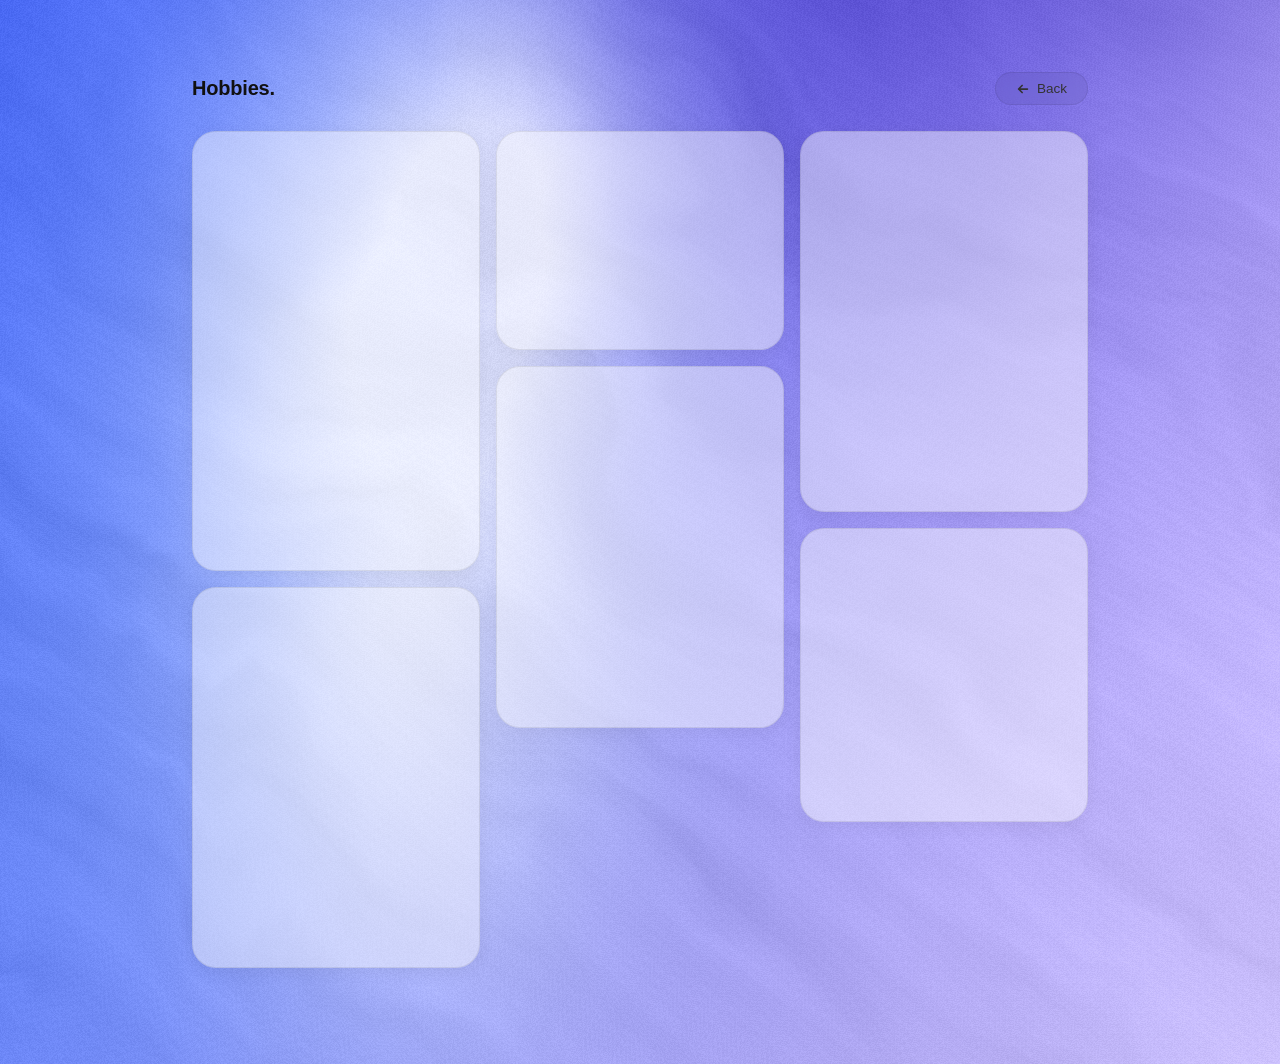
==== hobbies.html @ a4ae966c "kaizu" ====
<!DOCTYPE html>
<html lang="es">
<head>
  <meta charset="UTF-8" />
  <meta name="viewport" content="width=device-width, initial-scale=1.0" />
  <title>Hobbies · Laglera</title>
  <link rel="stylesheet" href="styles/background.css" />
  <link rel="stylesheet" href="styles/hobbies.css" />
  <style>
    * { box-sizing: border-box; }
    html, body { height: 100%; }
    body { margin: 0; }
    .stage { position: relative; min-height: 100vh; }
    .stage__inner {
      position: relative;
      min-height: 100vh;
      overflow: hidden;
      isolation: isolate;
    }
    .stage__inner .codex-bg { position: absolute; z-index: 0; }
  </style>
  <script>
    // Mismo tema que la portada, aplicado antes de pintar.
    (function () {
      let saved = null;
      try { saved = localStorage.getItem("theme"); } catch (e) {}
      if (saved !== "light" && saved !== "dark") saved = "system";

      const dark =
        saved === "system"
          ? window.matchMedia("(prefers-color-scheme: dark)").matches
          : saved === "dark";

      document.documentElement.dataset.theme = dark ? "dark" : "light";
      document.documentElement.dataset.themePref = saved;
    })();
  </script>
</head>
<body>
  <div class="stage">
    <div class="stage__inner">
      <div class="codex-bg" aria-hidden="true">
        <div class="codex-bg__light"></div>
        <div class="codex-bg__blob"></div>
        <div class="codex-bg__grain"></div>
      </div>
      <canvas class="bg-canvas" aria-hidden="true"></canvas>
      <canvas class="ascii-field" aria-hidden="true"></canvas>

      <main class="hobbies hobbies--page ascii-overlay-safe">
        <div class="hobbies__head">
          <h1 class="hobbies__title" data-i18n="hobbies.title">Hobbies.</h1>
          <a href="index.html#hobbies" class="hobbies__view-all">
            <svg class="hobbies__arrow" viewBox="0 0 16 16" fill="none" stroke="currentColor" stroke-width="2" stroke-linecap="round" stroke-linejoin="round" aria-hidden="true">
              <path d="M3 8h10M9 4l4 4-4 4"/>
            </svg>
            <span data-i18n="hobbies.back">Volver</span>
          </a>
        </div>

        <div class="hobbies__masonry"></div>
      </main>
    </div>
  </div>

  <script src="scripts/i18n.js"></script>
  <script src="scripts/background-gl.js"></script>
  <script src="scripts/cursor-ascii.js"></script>
  <script src="scripts/hobbies-data.js"></script>
  <script>
    const root = document.documentElement;

    const bg = new CodexBackground(document.querySelector(".bg-canvas"), {
      dark: root.dataset.theme === "dark",
    });

    let ascii = null;
    if (!window.matchMedia("(prefers-reduced-motion: reduce)").matches) {
      ascii = new AsciiCursorField(document.querySelector(".ascii-field"), {
        safeSelector: ".ascii-overlay-safe",
      });
      ascii.opts.alpha = root.dataset.theme === "dark" ? 0.44 : 0.34;
    }

    // Aquí no hay selector de tema: se sigue la preferencia de la portada
    // y, si es "sistema", los cambios del SO al vuelo.
    const systemDark = window.matchMedia("(prefers-color-scheme: dark)");
    systemDark.addEventListener("change", () => {
      if (root.dataset.themePref !== "system") return;
      const dark = systemDark.matches;
      root.dataset.theme = dark ? "dark" : "light";
      if (bg.supported) bg.setDark(dark, false);
      if (ascii) ascii.opts.alpha = dark ? 0.44 : 0.34;
    });

    /* --- fotos ------------------------------------------------------ */

    const HOBBIES = window.HOBBIES || [];
    const masonry = document.querySelector(".hobbies__masonry");
    const lang = () => (window.i18n ? window.i18n.lang : "es");

    if (HOBBIES.length) {
      HOBBIES.forEach(function (h) {
        const card = document.createElement("div");
        card.className = "hobbies__slot";
        const img = document.createElement("img");
        img.src = h.image;
        img.alt = (lang() === "en" && h.titleEn) || h.title || "";
        img.loading = "lazy";
        img.decoding = "async";
        card.appendChild(img);
        masonry.appendChild(card);
      });
    } else {
      // Sin fotos todavía: huecos vacíos como los de la portada.
      ["212/324", "216/286", "216/164", "216/272", "216/286", "216/220"].forEach(function (ratio) {
        const card = document.createElement("div");
        card.className = "hobbies__slot";
        card.style.aspectRatio = ratio;
        masonry.appendChild(card);
      });
    }
  </script>
</body>
</html>
---- styles/background.css ----
/* ------------------------------------------------------------------
   Codex-style background
   Mesh gradient orgánico (azul saturado → violeta → lavanda) con una
   banda de luz difusa en diagonal, blob violeta arriba a la derecha
   y textura de grano.

   Uso:
     <div class="codex-bg" aria-hidden="true">
       <div class="codex-bg__light"></div>
       <div class="codex-bg__blob"></div>
       <div class="codex-bg__grain"></div>
     </div>
------------------------------------------------------------------ */

.codex-bg {
  position: fixed;
  inset: 0;
  z-index: -1;
  overflow: hidden;
  isolation: isolate;
  background: #4a63ee;
}

.codex-bg > * {
  position: absolute;
  pointer-events: none;
}

/* --- Capa 1: mesh base ------------------------------------------ */
.codex-bg::before {
  content: "";
  position: absolute;
  inset: -20%;
  background:
    /* franja azul saturada del borde superior izquierdo */
    radial-gradient(46% 30% at 8% -8%,    #3a5ff5 0%, rgba(58, 95, 245, 0) 100%),
    radial-gradient(30% 44% at -6% 26%,   #4a6df6 0%, rgba(74, 109, 246, 0) 100%),
    radial-gradient(34% 46% at -4% 78%,   #5d7bf3 0%, rgba(93, 123, 243, 0) 100%),
    /* azul cielo alrededor de la zona de luz */
    radial-gradient(26% 34% at 22% 18%,   #8ab4f9 0%, rgba(138, 180, 249, 0) 100%),
    radial-gradient(24% 30% at 14% 60%,   #97bcf8 0%, rgba(151, 188, 248, 0) 100%),
    radial-gradient(20% 26% at 30% 92%,   #9fb6f6 0%, rgba(159, 182, 246, 0) 100%),
    /* violeta del tercio derecho */
    radial-gradient(40% 50% at 80% 44%,   #8b7cf2 0%, rgba(139, 124, 242, 0) 100%),
    /* lavanda claro: mitad inferior derecha y esquina superior derecha */
    radial-gradient(66% 66% at 106% 106%, #e2d8fc 0%, rgba(226, 216, 252, 0.62) 40%, rgba(226, 216, 252, 0) 100%),
    radial-gradient(30% 36% at 102% 52%,  #c5b7f9 0%, rgba(197, 183, 249, 0) 100%),
    radial-gradient(22% 26% at 100% 0%,   #bdaef7 0%, rgba(189, 174, 247, 0) 100%),
    /* violeta medio inferior centro */
    radial-gradient(44% 36% at 56% 110%,  #9d97f6 0%, rgba(157, 151, 246, 0) 100%),
    linear-gradient(110deg, #4666f3 0%, #6a80f4 30%, #8483f2 55%, #a99cf5 78%, #cdc0f9 100%);
  filter: blur(48px);
  transform: scale(1.06);
  animation: codex-drift-a 36s ease-in-out infinite alternate;
}

/* --- Capa 2: banda de luz difusa en diagonal --------------------- */
.codex-bg__light {
  inset: -30%;
  background:
    radial-gradient(ellipse 17% 52% at 37% 42%, rgba(255, 255, 255, 0.96) 0%, rgba(255, 255, 255, 0.45) 38%, rgba(255, 255, 255, 0) 70%),
    radial-gradient(ellipse 12% 30% at 45% 10%, rgba(255, 255, 255, 0.68) 0%, rgba(255, 255, 255, 0) 70%),
    radial-gradient(ellipse 11% 24% at 30% 72%, rgba(230, 239, 255, 0.55) 0%, rgba(230, 239, 255, 0) 74%),
    radial-gradient(ellipse 8% 15% at 41% 56%, rgba(255, 255, 255, 0.5) 0%, rgba(255, 255, 255, 0) 76%);
  filter: blur(42px);
  transform: rotate(-10deg) scale(1.08);
  animation: codex-drift-b 44s ease-in-out infinite alternate;
}

/* --- Capa 3: blob violeta superior derecho ----------------------- */
.codex-bg__blob {
  inset: 0;
  background:
    radial-gradient(ellipse 20% 30% at 68% 4%,  rgba(80, 62, 202, 0.78) 0%, rgba(80, 62, 202, 0.4) 45%, rgba(86, 68, 205, 0) 78%),
    radial-gradient(ellipse 15% 20% at 80% 2%,  rgba(98, 78, 218, 0.66) 0%, rgba(104, 84, 220, 0) 78%),
    radial-gradient(ellipse 13% 16% at 55% 0%,  rgba(116, 98, 230, 0.58) 0%, rgba(122, 104, 232, 0) 80%),
    radial-gradient(ellipse 11% 15% at 74% 22%, rgba(112, 94, 226, 0.46) 0%, rgba(118, 100, 228, 0) 82%);
  filter: blur(56px);
  animation: codex-drift-c 40s ease-in-out infinite alternate;
}

/* --- Capa 4: grano ---------------------------------------------- */
.codex-bg__grain {
  inset: 0;
  background-image: url("data:image/svg+xml,%3Csvg xmlns='http://www.w3.org/2000/svg' width='240' height='240'%3E%3Cfilter id='n'%3E%3CfeTurbulence type='fractalNoise' baseFrequency='0.8' numOctaves='4' stitchTiles='stitch'/%3E%3CfeColorMatrix type='saturate' values='0'/%3E%3C/filter%3E%3Crect width='240' height='240' filter='url(%23n)'/%3E%3C/svg%3E");
  background-size: 200px 200px;
  opacity: 0.6;
  mix-blend-mode: soft-light;
}

/* Segundo pase de grano, más fino y contrastado */
.codex-bg::after {
  content: "";
  position: absolute;
  inset: 0;
  background-image: url("data:image/svg+xml,%3Csvg xmlns='http://www.w3.org/2000/svg' width='160' height='160'%3E%3Cfilter id='m'%3E%3CfeTurbulence type='fractalNoise' baseFrequency='1.4' numOctaves='2' stitchTiles='stitch'/%3E%3CfeColorMatrix type='saturate' values='0'/%3E%3C/filter%3E%3Crect width='160' height='160' filter='url(%23m)'/%3E%3C/svg%3E");
  background-size: 130px 130px;
  opacity: 0.22;
  mix-blend-mode: overlay;
  pointer-events: none;
}

/* --- Movimiento -------------------------------------------------- */
@keyframes codex-drift-a {
  from { transform: scale(1.06) translate3d(0, 0, 0); }
  to   { transform: scale(1.12) translate3d(-2%, 1.2%, 0); }
}
@keyframes codex-drift-b {
  from { transform: rotate(-10deg) scale(1.08) translate3d(0, 0, 0); }
  to   { transform: rotate(-6deg)  scale(1.16) translate3d(3%, -2%, 0); }
}
@keyframes codex-drift-c {
  from { transform: translate3d(0, 0, 0) scale(1); }
  to   { transform: translate3d(-2.5%, 1.5%, 0) scale(1.08); }
}

@media (prefers-reduced-motion: reduce) {
  .codex-bg::before,
  .codex-bg__light,
  .codex-bg__blob { animation: none; }
}

/* ------------------------------------------------------------------
   Campo ASCII que sigue al cursor (scripts/cursor-ascii.js)
------------------------------------------------------------------ */

.bg-canvas {
  position: absolute;
  inset: 0;
  z-index: 0;
  display: block;
  pointer-events: none;
  /* Tapa el degradado CSS, que queda debajo como respaldo sin WebGL. */
}

.ascii-field {
  position: absolute;
  inset: 0;
  z-index: 1;
  display: block;
  pointer-events: none;
  /* El tamaño en px lo fija el script: un <canvas> es un elemento
     reemplazado y con inset:0 caería a su tamaño intrínseco (300x150). */
}

/* Respaldo sin WebGL: variante oscura del degradado CSS. */
[data-theme="dark"] .codex-bg { background: #0d1240; }

[data-theme="dark"] .codex-bg::before {
  filter: blur(48px) brightness(0.32) saturate(1.15);
}

[data-theme="dark"] .codex-bg__light { opacity: 0.35; }
[data-theme="dark"] .codex-bg__blob { opacity: 0.75; }
---- styles/hobbies.css ----
/* ------------------------------------------------------------------
   Sección de Hobbies / Feed personal
   Estructura de huecos / slots vacíos en 3 columnas asimétricas,
   reproduciendo la disposición y proporciones de la imagen.
------------------------------------------------------------------ */

.hobbies {
  position: relative;
  z-index: 2;
  max-width: 720px;
  margin: 0 auto;
  padding: 0 32px 96px;
  scroll-margin-top: 24px;
  font-family: -apple-system, BlinkMacSystemFont, "Segoe UI", Roboto, Helvetica,
    Arial, sans-serif;

  --h-fg: #111;
  --h-muted: #6b6b6b;
  --h-slot-bg: rgba(255, 255, 255, 0.45);
  --h-slot-border: rgba(0, 0, 0, 0.08);
  --h-slot-shadow: 0 4px 18px rgba(0, 0, 0, 0.06);
  --h-slot-hover-border: rgba(0, 0, 0, 0.16);
  --h-slot-hover-shadow: 0 8px 24px rgba(0, 0, 0, 0.1);
  --h-btn-bg: rgba(0, 0, 0, 0.05);
  --h-btn-hover: rgba(0, 0, 0, 0.09);
  --h-btn-border: rgba(0, 0, 0, 0.08);
  --h-btn-fg: #333;

  color: var(--h-fg);
}

[data-theme="dark"] .hobbies {
  --h-fg: #e8e8e8;
  --h-muted: #a0a0a0;
  --h-slot-bg: rgba(255, 255, 255, 0.05);
  --h-slot-border: rgba(255, 255, 255, 0.1);
  --h-slot-shadow: 0 6px 20px rgba(0, 0, 0, 0.35);
  --h-slot-hover-border: rgba(255, 255, 255, 0.2);
  --h-slot-hover-shadow: 0 10px 28px rgba(0, 0, 0, 0.5);
  --h-btn-bg: rgba(255, 255, 255, 0.08);
  --h-btn-hover: rgba(255, 255, 255, 0.14);
  --h-btn-border: rgba(255, 255, 255, 0.12);
  --h-btn-fg: #eee;
}

/* --- Cabecera ---------------------------------------------------- */

.hobbies__head {
  margin-bottom: 26px;
}

.hobbies__title {
  margin: 0;
  font-size: 20px;
  font-weight: 600;
  letter-spacing: -0.01em;
  color: var(--h-fg);
}

/* --- Rejilla ----------------------------------------------------- */

.hobbies__grid {
  display: grid;
  grid-template-columns: repeat(3, 1fr);
  gap: 16px;
  align-items: start;
}

.hobbies__col {
  display: flex;
  flex-direction: column;
  gap: 16px;
}

.hobbies__col:nth-child(2) {
  height: 100%;
}

/* --- Huecos / Slots --------------------------------------------- */

.hobbies__slot {
  width: 100%;
  border-radius: 24px;
  background: var(--h-slot-bg);
  border: 1px solid var(--h-slot-border);
  box-shadow: var(--h-slot-shadow);
  transition: transform 0.25s cubic-bezier(0.16, 1, 0.3, 1),
              box-shadow 0.25s cubic-bezier(0.16, 1, 0.3, 1),
              border-color 0.25s ease;
  overflow: hidden;
  position: relative;
}

.hobbies__slot:hover {
  transform: translateY(-3px);
  border-color: var(--h-slot-hover-border);
  box-shadow: var(--h-slot-hover-shadow);
}

/* Proporciones de cada hueco según la imagen de referencia */
.hobbies__slot--1 {
  aspect-ratio: 212 / 324;
}

.hobbies__slot--2 {
  aspect-ratio: 216 / 286;
}

.hobbies__slot--3 {
  aspect-ratio: 216 / 272;
}

.hobbies__slot--4 {
  aspect-ratio: 216 / 164;
}

.hobbies__slot--5 {
  aspect-ratio: 216 / 286;
}

.hobbies__slot--6 {
  aspect-ratio: 216 / 286;
}

/* --- Botón "View all" -------------------------------------------- */

.hobbies__action-box {
  margin-top: auto;
  padding: 32px 0 16px;
  display: flex;
  justify-content: center;
}

.hobbies__view-all {
  display: inline-flex;
  align-items: center;
  gap: 7px;
  padding: 8px 20px;
  background: var(--h-btn-bg);
  color: var(--h-btn-fg);
  border: 1px solid var(--h-btn-border);
  border-radius: 9999px;
  font-family: inherit;
  font-size: 13.5px;
  font-weight: 500;
  text-decoration: none;
  cursor: pointer;
  transition: background 0.2s ease, transform 0.2s ease, border-color 0.2s ease;
  backdrop-filter: blur(8px);
  -webkit-backdrop-filter: blur(8px);
}

.hobbies__view-all:hover {
  background: var(--h-btn-hover);
  transform: translateY(-1.5px);
  border-color: rgba(0, 0, 0, 0.16);
}

[data-theme="dark"] .hobbies__view-all:hover {
  border-color: rgba(255, 255, 255, 0.24);
}

.hobbies__view-all:active {
  transform: translateY(0);
}

.hobbies__arrow {
  width: 14px;
  height: 14px;
  transition: transform 0.25s cubic-bezier(0.16, 1, 0.3, 1);
}

.hobbies__view-all:hover .hobbies__arrow {
  transform: translateX(3px);
}

/* --- Hueco con foto -------------------------------------------- */

.hobbies__slot img {
  width: 100%;
  height: 100%;
  object-fit: cover;
  display: block;
}

.hobbies__caption {
  position: absolute;
  left: 0;
  right: 0;
  bottom: 0;
  padding: 28px 14px 12px;
  font-size: 13px;
  font-weight: 600;
  color: #fff;
  background: linear-gradient(transparent, rgba(0, 0, 0, 0.55));
}

/* --- Página hobbies.html ---------------------------------------- */
/* Mismas tarjetas que en la portada, pero en columnas tipo mosaico y
   con la altura que pida cada foto. */

.hobbies--page {
  max-width: 960px;
  padding-top: 72px;
}

.hobbies--page .hobbies__head {
  display: flex;
  align-items: center;
  justify-content: space-between;
  gap: 16px;
}

.hobbies--page .hobbies__view-all .hobbies__arrow {
  transform: scaleX(-1);
}

.hobbies--page .hobbies__view-all:hover .hobbies__arrow {
  transform: scaleX(-1) translateX(3px);
}

.hobbies__masonry {
  columns: 3 220px;
  column-gap: 16px;
}

.hobbies__masonry .hobbies__slot {
  break-inside: avoid;
  margin-bottom: 16px;
}

.hobbies__masonry .hobbies__slot img {
  height: auto;
}

/* --- Responsividad ----------------------------------------------- */

@media (max-width: 680px) {
  .hobbies {
    padding-left: 20px;
    padding-right: 20px;
  }

  .hobbies__grid {
    grid-template-columns: repeat(2, 1fr);
    gap: 14px;
  }

  .hobbies__col {
    gap: 14px;
  }

  .hobbies__col:nth-child(3) {
    grid-column: 1 / -1;
    display: grid;
    grid-template-columns: repeat(2, 1fr);
  }

  .hobbies__action-box {
    grid-column: 1 / -1;
    padding-top: 16px;
  }
}

@media (max-width: 440px) {
  .hobbies__grid {
    grid-template-columns: 1fr;
  }

  .hobbies__col:nth-child(3) {
    grid-template-columns: 1fr;
  }
}
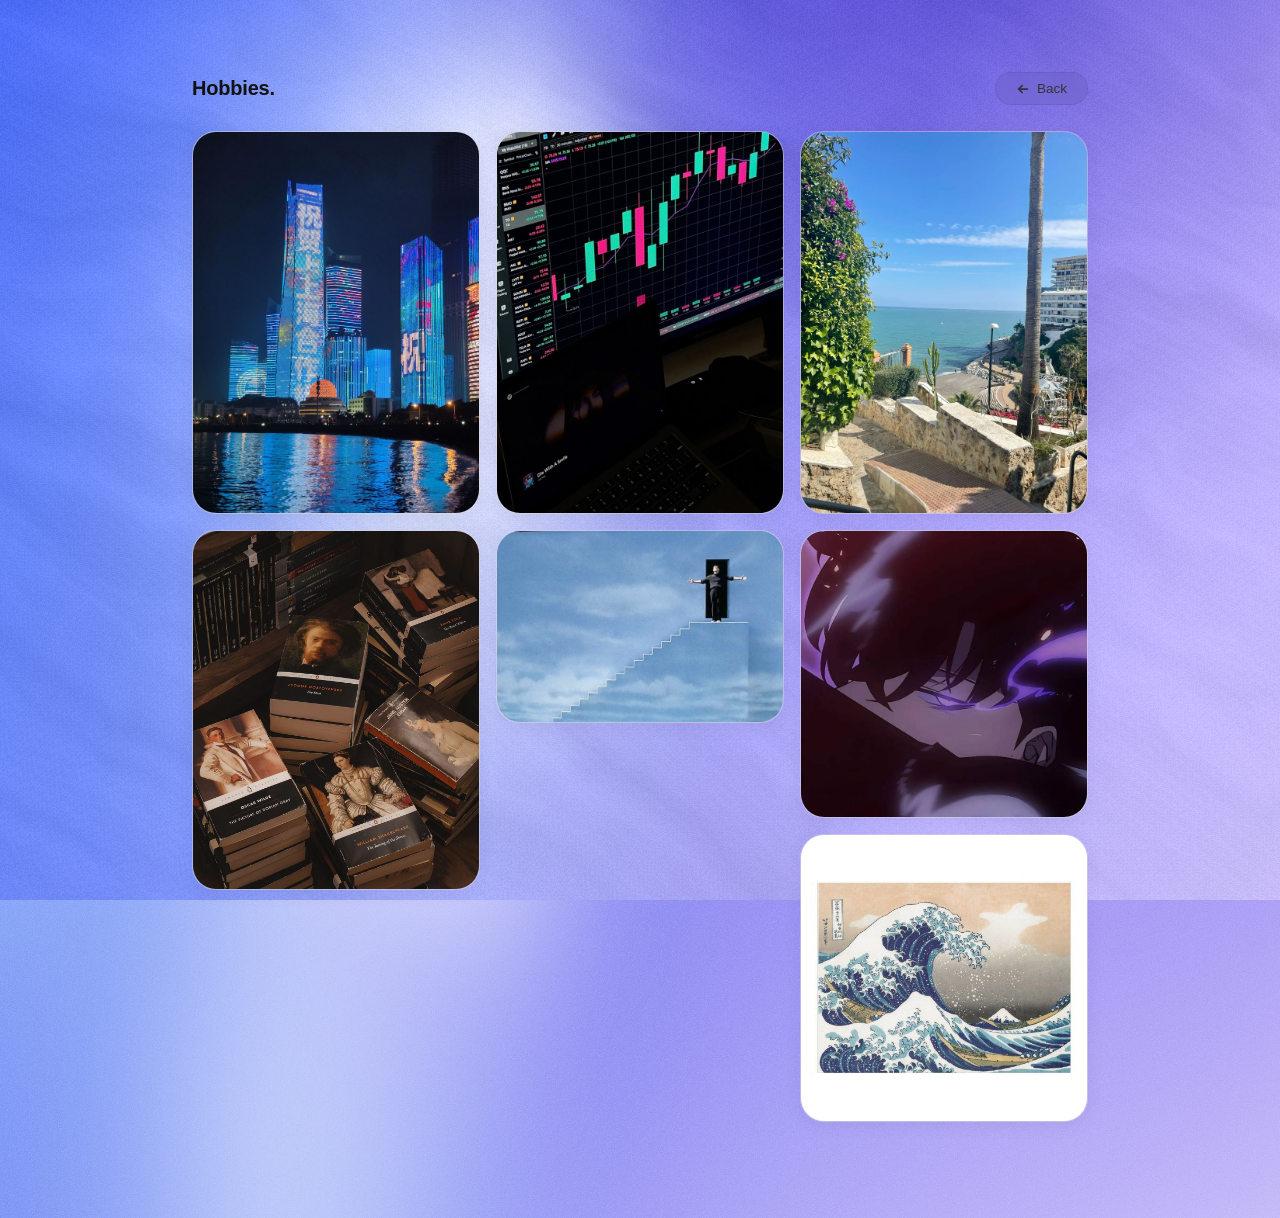
==== commit 80923695: "icon" ====
--- a/hobbies.html
+++ b/hobbies.html
@@ -4,6 +4,8 @@
   <meta charset="UTF-8" />
   <meta name="viewport" content="width=device-width, initial-scale=1.0" />
   <title>Hobbies · Laglera</title>
+  <link rel="icon" href="images/favicon.svg" type="image/svg+xml" />
+  <link rel="apple-touch-icon" href="images/apple-touch-icon.png" />
   <link rel="stylesheet" href="styles/background.css" />
   <link rel="stylesheet" href="styles/hobbies.css" />
   <style>
--- a/styles/hobbies.css
+++ b/styles/hobbies.css
@@ -183,18 +183,6 @@
   display: block;
 }
 
-.hobbies__caption {
-  position: absolute;
-  left: 0;
-  right: 0;
-  bottom: 0;
-  padding: 28px 14px 12px;
-  font-size: 13px;
-  font-weight: 600;
-  color: #fff;
-  background: linear-gradient(transparent, rgba(0, 0, 0, 0.55));
-}
-
 /* --- Página hobbies.html ---------------------------------------- */
 /* Mismas tarjetas que en la portada, pero en columnas tipo mosaico y
    con la altura que pida cada foto. */
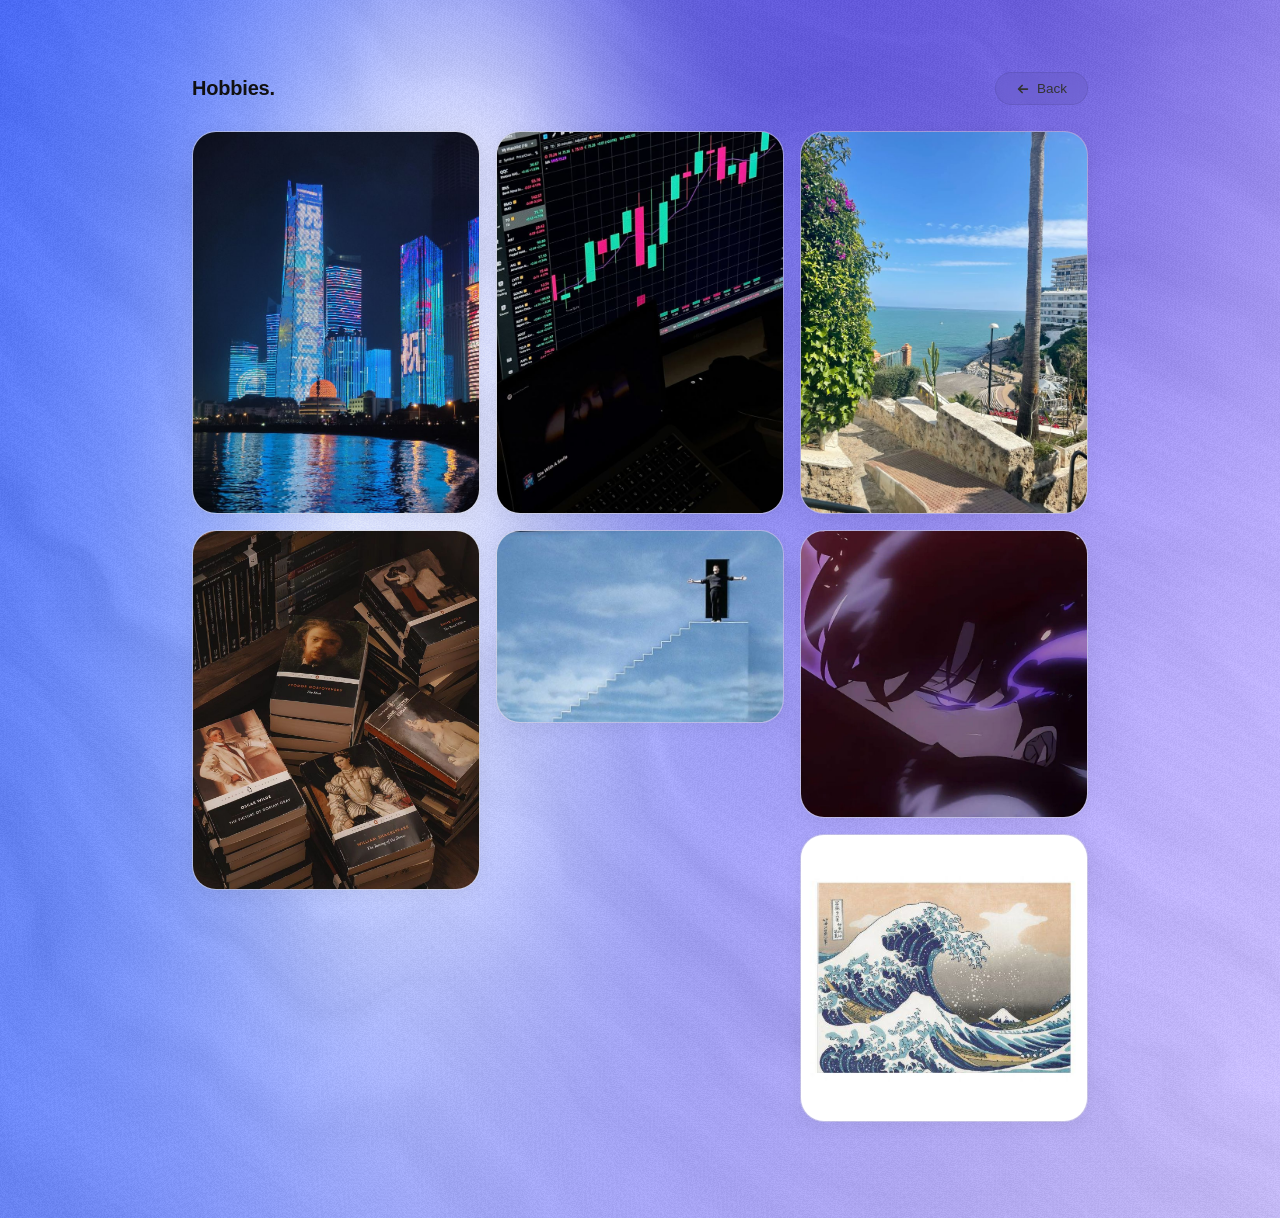
==== commit 21a46f4e: "Install Vercel Web Analytics with docs Implemented Vercel Web Analytics for this static HTML portfol" ====
--- a/hobbies.html
+++ b/hobbies.html
@@ -37,6 +37,10 @@
       document.documentElement.dataset.themePref = saved;
     })();
   </script>
+  <script>
+    window.va = window.va || function () { (window.vaq = window.vaq || []).push(arguments); };
+  </script>
+  <script defer src="/_vercel/insights/script.js"></script>
 </head>
 <body>
   <div class="stage">
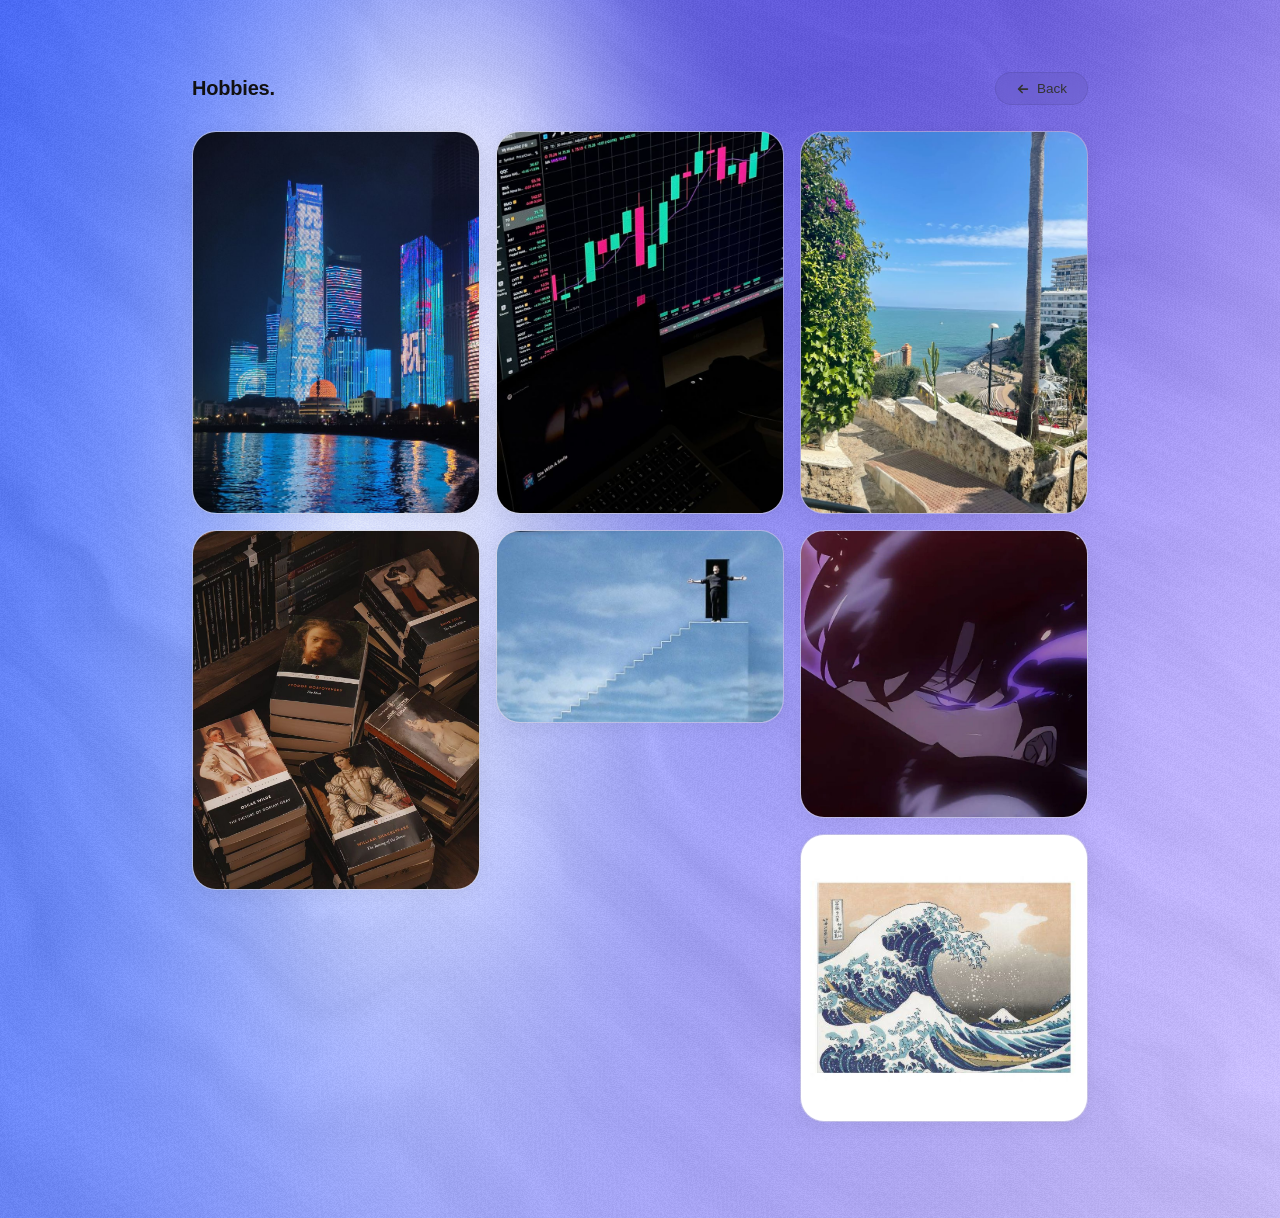
==== commit 11d27034: "Install Vercel Web Analytics # Vercel Web Analytics Installation Report  ## Summary Successfully ins" ====
--- a/hobbies.html
+++ b/hobbies.html
@@ -37,10 +37,7 @@
       document.documentElement.dataset.themePref = saved;
     })();
   </script>
-  <script>
-    window.va = window.va || function () { (window.vaq = window.vaq || []).push(arguments); };
-  </script>
-  <script defer src="/_vercel/insights/script.js"></script>
+  <script defer src="https://cdn.vercel-insights.com/v1/script.js"></script>
 </head>
 <body>
   <div class="stage">
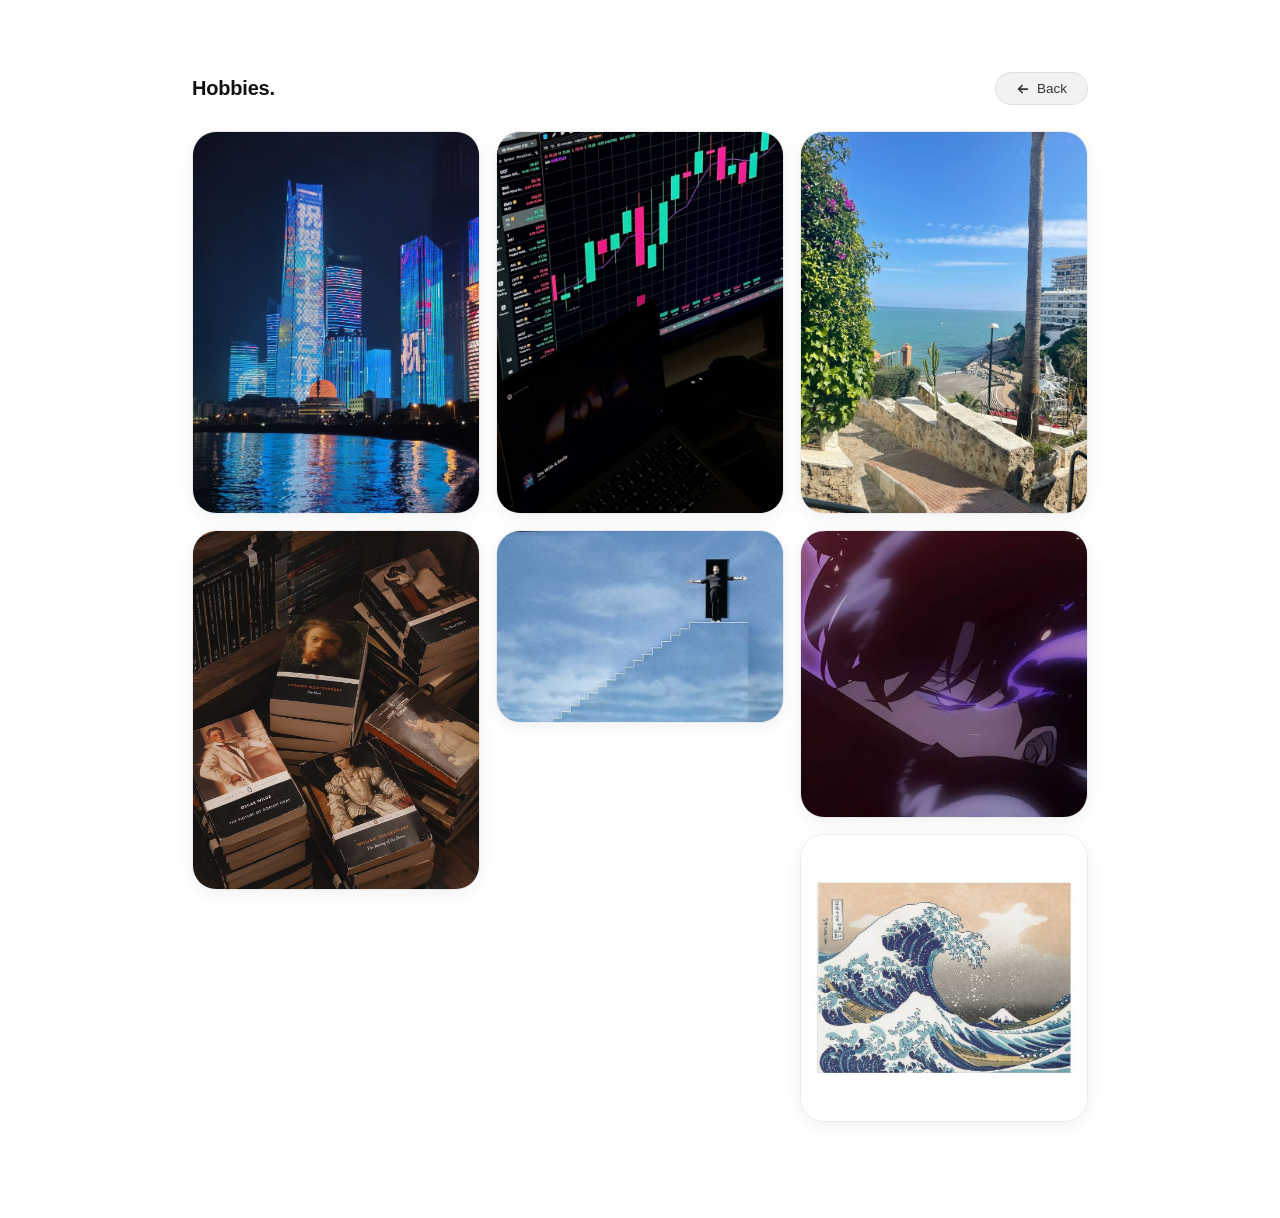
==== commit 2f469946: "new front" ====
--- a/hobbies.html
+++ b/hobbies.html
@@ -37,17 +37,11 @@
       document.documentElement.dataset.themePref = saved;
     })();
   </script>
-  <script defer src="https://cdn.vercel-insights.com/v1/script.js"></script>
 </head>
 <body>
   <div class="stage">
     <div class="stage__inner">
-      <div class="codex-bg" aria-hidden="true">
-        <div class="codex-bg__light"></div>
-        <div class="codex-bg__blob"></div>
-        <div class="codex-bg__grain"></div>
-      </div>
-      <canvas class="bg-canvas" aria-hidden="true"></canvas>
+      <div class="codex-bg" aria-hidden="true"></div>
       <canvas class="ascii-field" aria-hidden="true"></canvas>
 
       <main class="hobbies hobbies--page ascii-overlay-safe">
@@ -67,22 +61,19 @@
   </div>
 
   <script src="scripts/i18n.js"></script>
-  <script src="scripts/background-gl.js"></script>
   <script src="scripts/cursor-ascii.js"></script>
   <script src="scripts/hobbies-data.js"></script>
   <script>
     const root = document.documentElement;
-
-    const bg = new CodexBackground(document.querySelector(".bg-canvas"), {
-      dark: root.dataset.theme === "dark",
-    });
 
     let ascii = null;
     if (!window.matchMedia("(prefers-reduced-motion: reduce)").matches) {
       ascii = new AsciiCursorField(document.querySelector(".ascii-field"), {
         safeSelector: ".ascii-overlay-safe",
       });
-      ascii.opts.alpha = root.dataset.theme === "dark" ? 0.44 : 0.34;
+      const dark = root.dataset.theme === "dark";
+      ascii.opts.color = dark ? "255, 255, 255" : "74, 99, 238";
+      ascii.opts.alpha = dark ? 0.44 : 0.34;
     }
 
     // Aquí no hay selector de tema: se sigue la preferencia de la portada
@@ -92,8 +83,10 @@
       if (root.dataset.themePref !== "system") return;
       const dark = systemDark.matches;
       root.dataset.theme = dark ? "dark" : "light";
-      if (bg.supported) bg.setDark(dark, false);
-      if (ascii) ascii.opts.alpha = dark ? 0.44 : 0.34;
+      if (ascii) {
+        ascii.opts.color = dark ? "255, 255, 255" : "74, 99, 238";
+        ascii.opts.alpha = dark ? 0.44 : 0.34;
+      }
     });
 
     /* --- fotos ------------------------------------------------------ */
--- a/styles/background.css
+++ b/styles/background.css
@@ -1,137 +1,29 @@
 /* ------------------------------------------------------------------
-   Codex-style background
-   Mesh gradient orgánico (azul saturado → violeta → lavanda) con una
-   banda de luz difusa en diagonal, blob violeta arriba a la derecha
-   y textura de grano.
+   Fondo de color plano
+   Un único color por tema, sin degradados, filtros ni WebGL, para que
+   se vea igual en cualquier dispositivo.
 
    Uso:
-     <div class="codex-bg" aria-hidden="true">
-       <div class="codex-bg__light"></div>
-       <div class="codex-bg__blob"></div>
-       <div class="codex-bg__grain"></div>
-     </div>
+     <div class="codex-bg" aria-hidden="true"></div>
 ------------------------------------------------------------------ */
 
 .codex-bg {
   position: fixed;
   inset: 0;
   z-index: -1;
-  overflow: hidden;
-  isolation: isolate;
-  background: #4a63ee;
+  background: #ffffff;
+  transition: background-color 0.4s ease;
 }
 
-.codex-bg > * {
-  position: absolute;
-  pointer-events: none;
-}
-
-/* --- Capa 1: mesh base ------------------------------------------ */
-.codex-bg::before {
-  content: "";
-  position: absolute;
-  inset: -20%;
-  background:
-    /* franja azul saturada del borde superior izquierdo */
-    radial-gradient(46% 30% at 8% -8%,    #3a5ff5 0%, rgba(58, 95, 245, 0) 100%),
-    radial-gradient(30% 44% at -6% 26%,   #4a6df6 0%, rgba(74, 109, 246, 0) 100%),
-    radial-gradient(34% 46% at -4% 78%,   #5d7bf3 0%, rgba(93, 123, 243, 0) 100%),
-    /* azul cielo alrededor de la zona de luz */
-    radial-gradient(26% 34% at 22% 18%,   #8ab4f9 0%, rgba(138, 180, 249, 0) 100%),
-    radial-gradient(24% 30% at 14% 60%,   #97bcf8 0%, rgba(151, 188, 248, 0) 100%),
-    radial-gradient(20% 26% at 30% 92%,   #9fb6f6 0%, rgba(159, 182, 246, 0) 100%),
-    /* violeta del tercio derecho */
-    radial-gradient(40% 50% at 80% 44%,   #8b7cf2 0%, rgba(139, 124, 242, 0) 100%),
-    /* lavanda claro: mitad inferior derecha y esquina superior derecha */
-    radial-gradient(66% 66% at 106% 106%, #e2d8fc 0%, rgba(226, 216, 252, 0.62) 40%, rgba(226, 216, 252, 0) 100%),
-    radial-gradient(30% 36% at 102% 52%,  #c5b7f9 0%, rgba(197, 183, 249, 0) 100%),
-    radial-gradient(22% 26% at 100% 0%,   #bdaef7 0%, rgba(189, 174, 247, 0) 100%),
-    /* violeta medio inferior centro */
-    radial-gradient(44% 36% at 56% 110%,  #9d97f6 0%, rgba(157, 151, 246, 0) 100%),
-    linear-gradient(110deg, #4666f3 0%, #6a80f4 30%, #8483f2 55%, #a99cf5 78%, #cdc0f9 100%);
-  filter: blur(48px);
-  transform: scale(1.06);
-  animation: codex-drift-a 36s ease-in-out infinite alternate;
-}
-
-/* --- Capa 2: banda de luz difusa en diagonal --------------------- */
-.codex-bg__light {
-  inset: -30%;
-  background:
-    radial-gradient(ellipse 17% 52% at 37% 42%, rgba(255, 255, 255, 0.96) 0%, rgba(255, 255, 255, 0.45) 38%, rgba(255, 255, 255, 0) 70%),
-    radial-gradient(ellipse 12% 30% at 45% 10%, rgba(255, 255, 255, 0.68) 0%, rgba(255, 255, 255, 0) 70%),
-    radial-gradient(ellipse 11% 24% at 30% 72%, rgba(230, 239, 255, 0.55) 0%, rgba(230, 239, 255, 0) 74%),
-    radial-gradient(ellipse 8% 15% at 41% 56%, rgba(255, 255, 255, 0.5) 0%, rgba(255, 255, 255, 0) 76%);
-  filter: blur(42px);
-  transform: rotate(-10deg) scale(1.08);
-  animation: codex-drift-b 44s ease-in-out infinite alternate;
-}
-
-/* --- Capa 3: blob violeta superior derecho ----------------------- */
-.codex-bg__blob {
-  inset: 0;
-  background:
-    radial-gradient(ellipse 20% 30% at 68% 4%,  rgba(80, 62, 202, 0.78) 0%, rgba(80, 62, 202, 0.4) 45%, rgba(86, 68, 205, 0) 78%),
-    radial-gradient(ellipse 15% 20% at 80% 2%,  rgba(98, 78, 218, 0.66) 0%, rgba(104, 84, 220, 0) 78%),
-    radial-gradient(ellipse 13% 16% at 55% 0%,  rgba(116, 98, 230, 0.58) 0%, rgba(122, 104, 232, 0) 80%),
-    radial-gradient(ellipse 11% 15% at 74% 22%, rgba(112, 94, 226, 0.46) 0%, rgba(118, 100, 228, 0) 82%);
-  filter: blur(56px);
-  animation: codex-drift-c 40s ease-in-out infinite alternate;
-}
-
-/* --- Capa 4: grano ---------------------------------------------- */
-.codex-bg__grain {
-  inset: 0;
-  background-image: url("data:image/svg+xml,%3Csvg xmlns='http://www.w3.org/2000/svg' width='240' height='240'%3E%3Cfilter id='n'%3E%3CfeTurbulence type='fractalNoise' baseFrequency='0.8' numOctaves='4' stitchTiles='stitch'/%3E%3CfeColorMatrix type='saturate' values='0'/%3E%3C/filter%3E%3Crect width='240' height='240' filter='url(%23n)'/%3E%3C/svg%3E");
-  background-size: 200px 200px;
-  opacity: 0.6;
-  mix-blend-mode: soft-light;
-}
-
-/* Segundo pase de grano, más fino y contrastado */
-.codex-bg::after {
-  content: "";
-  position: absolute;
-  inset: 0;
-  background-image: url("data:image/svg+xml,%3Csvg xmlns='http://www.w3.org/2000/svg' width='160' height='160'%3E%3Cfilter id='m'%3E%3CfeTurbulence type='fractalNoise' baseFrequency='1.4' numOctaves='2' stitchTiles='stitch'/%3E%3CfeColorMatrix type='saturate' values='0'/%3E%3C/filter%3E%3Crect width='160' height='160' filter='url(%23m)'/%3E%3C/svg%3E");
-  background-size: 130px 130px;
-  opacity: 0.22;
-  mix-blend-mode: overlay;
-  pointer-events: none;
-}
-
-/* --- Movimiento -------------------------------------------------- */
-@keyframes codex-drift-a {
-  from { transform: scale(1.06) translate3d(0, 0, 0); }
-  to   { transform: scale(1.12) translate3d(-2%, 1.2%, 0); }
-}
-@keyframes codex-drift-b {
-  from { transform: rotate(-10deg) scale(1.08) translate3d(0, 0, 0); }
-  to   { transform: rotate(-6deg)  scale(1.16) translate3d(3%, -2%, 0); }
-}
-@keyframes codex-drift-c {
-  from { transform: translate3d(0, 0, 0) scale(1); }
-  to   { transform: translate3d(-2.5%, 1.5%, 0) scale(1.08); }
-}
+[data-theme="dark"] .codex-bg { background: #0b1d3a; }
 
 @media (prefers-reduced-motion: reduce) {
-  .codex-bg::before,
-  .codex-bg__light,
-  .codex-bg__blob { animation: none; }
+  .codex-bg { transition: none; }
 }
 
 /* ------------------------------------------------------------------
    Campo ASCII que sigue al cursor (scripts/cursor-ascii.js)
 ------------------------------------------------------------------ */
-
-.bg-canvas {
-  position: absolute;
-  inset: 0;
-  z-index: 0;
-  display: block;
-  pointer-events: none;
-  /* Tapa el degradado CSS, que queda debajo como respaldo sin WebGL. */
-}
 
 .ascii-field {
   position: absolute;
@@ -142,13 +34,3 @@
   /* El tamaño en px lo fija el script: un <canvas> es un elemento
      reemplazado y con inset:0 caería a su tamaño intrínseco (300x150). */
 }
-
-/* Respaldo sin WebGL: variante oscura del degradado CSS. */
-[data-theme="dark"] .codex-bg { background: #0d1240; }
-
-[data-theme="dark"] .codex-bg::before {
-  filter: blur(48px) brightness(0.32) saturate(1.15);
-}
-
-[data-theme="dark"] .codex-bg__light { opacity: 0.35; }
-[data-theme="dark"] .codex-bg__blob { opacity: 0.75; }
